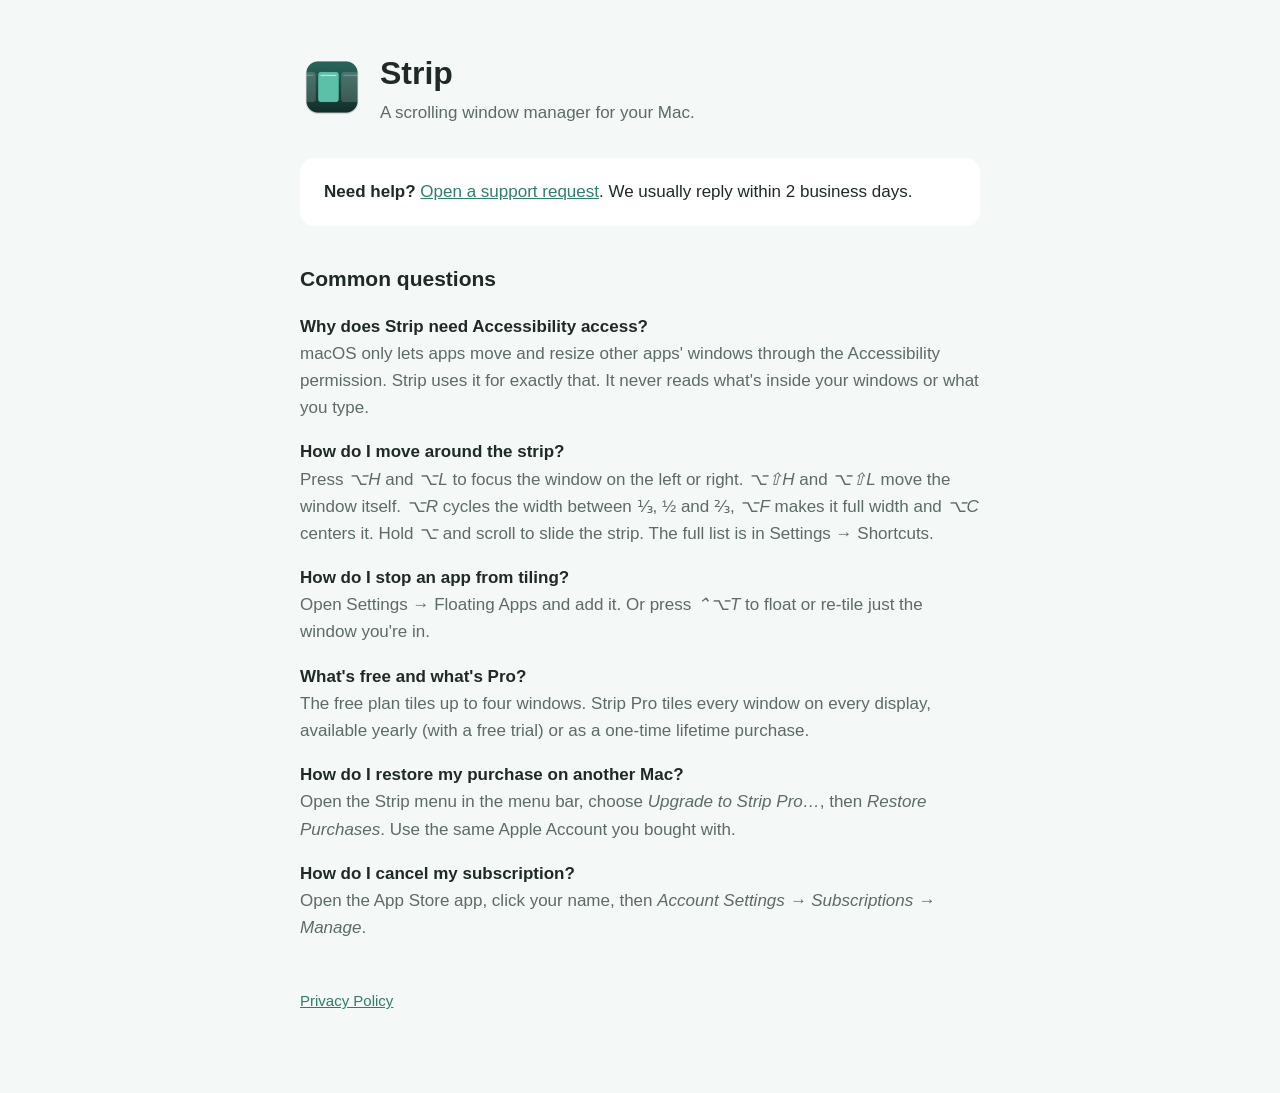
==== index.html @ 7bb4cdee "Strip support and privacy pages" ====
<!doctype html><html lang="en"><head><meta charset="utf-8"><meta name="viewport" content="width=device-width,initial-scale=1">
<title>Strip Support</title><link rel="stylesheet" href="style.css"></head><body><main>
<header><img src="icon.png" alt=""><div><h1>Strip</h1><p style="margin:0">A scrolling window manager for your Mac.</p></div></header>
<div class="card"><strong>Need help?</strong> <a href="https://github.com/mdalishanali/strip-app/issues/new">Open a support request</a>. We usually reply within 2 business days.</div>
<h2>Common questions</h2>
<p><strong>Why does Strip need Accessibility access?</strong><br>macOS only lets apps move and resize other apps' windows through the Accessibility permission. Strip uses it for exactly that. It never reads what's inside your windows or what you type.</p>
<p><strong>How do I move around the strip?</strong><br>Press <em>⌥H</em> and <em>⌥L</em> to focus the window on the left or right. <em>⌥⇧H</em> and <em>⌥⇧L</em> move the window itself. <em>⌥R</em> cycles the width between ⅓, ½ and ⅔, <em>⌥F</em> makes it full width and <em>⌥C</em> centers it. Hold <em>⌥</em> and scroll to slide the strip. The full list is in Settings → Shortcuts.</p>
<p><strong>How do I stop an app from tiling?</strong><br>Open Settings → Floating Apps and add it. Or press <em>⌃⌥T</em> to float or re-tile just the window you're in.</p>
<p><strong>What's free and what's Pro?</strong><br>The free plan tiles up to four windows. Strip Pro tiles every window on every display, available yearly (with a free trial) or as a one-time lifetime purchase.</p>
<p><strong>How do I restore my purchase on another Mac?</strong><br>Open the Strip menu in the menu bar, choose <em>Upgrade to Strip Pro…</em>, then <em>Restore Purchases</em>. Use the same Apple Account you bought with.</p>
<p><strong>How do I cancel my subscription?</strong><br>Open the App Store app, click your name, then <em>Account Settings → Subscriptions → Manage</em>.</p>
<nav><a href="privacy.html">Privacy Policy</a></nav>
</main></body></html>
---- style.css ----
:root{--bg:#f4f8f7;--ink:#1f2a28;--muted:#5d6b68;--accent:#2f7d6d;--card:#fff}
@media (prefers-color-scheme:dark){:root{--bg:#141a19;--ink:#e8f0ee;--muted:#9fb0ac;--accent:#5bc0a8;--card:#1d2523}}
*{box-sizing:border-box}body{margin:0;background:var(--bg);color:var(--ink);font:17px/1.6 -apple-system,BlinkMacSystemFont,"Helvetica Neue",sans-serif}
main{max-width:720px;margin:0 auto;padding:48px 20px 80px}header{display:flex;align-items:center;gap:16px;margin-bottom:32px}
header img{width:64px;height:64px}h1{margin:0;font-size:32px}h2{margin-top:36px;font-size:21px}p,li{color:var(--muted)}strong{color:var(--ink)}
a{color:var(--accent)}.card{background:var(--card);border-radius:14px;padding:20px 24px;margin:20px 0}nav{margin-top:48px;font-size:15px}
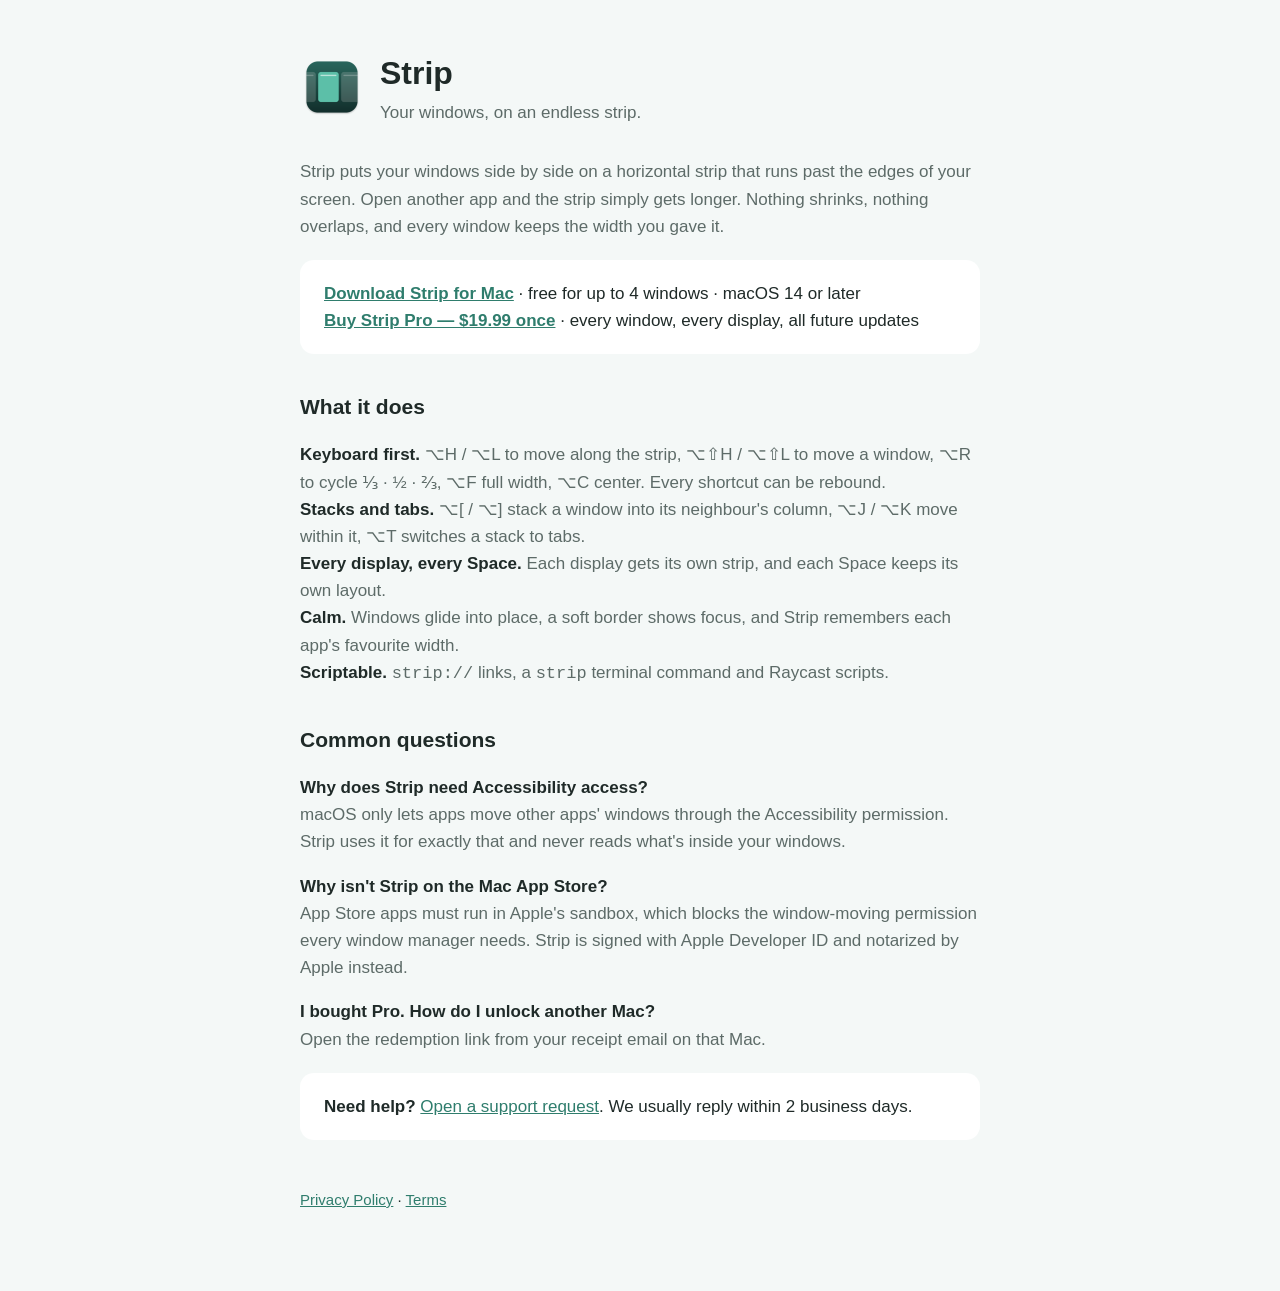
==== commit ee5edbd5: "Download + buy page, terms of sale, Mac App Store FAQ" ====
--- a/index.html
+++ b/index.html
@@ -1,13 +1,20 @@
 <!doctype html><html lang="en"><head><meta charset="utf-8"><meta name="viewport" content="width=device-width,initial-scale=1">
-<title>Strip Support</title><link rel="stylesheet" href="style.css"></head><body><main>
-<header><img src="icon.png" alt=""><div><h1>Strip</h1><p style="margin:0">A scrolling window manager for your Mac.</p></div></header>
+<title>Strip — Scrolling window manager for Mac</title><meta name="description" content="Your windows on an endless strip. A scrolling, tiling window manager for macOS.">
+<link rel="stylesheet" href="style.css"></head><body><main>
+<header><img src="icon.png" alt=""><div><h1>Strip</h1><p style="margin:0">Your windows, on an endless strip.</p></div></header>
+<p>Strip puts your windows side by side on a horizontal strip that runs past the edges of your screen. Open another app and the strip simply gets longer. Nothing shrinks, nothing overlaps, and every window keeps the width you gave it.</p>
+<div class="card"><strong><a href="https://github.com/mdalishanali/strip-app/releases/latest/download/Strip.dmg">Download Strip for Mac</a></strong> · free for up to 4 windows · macOS 14 or later<br>
+<strong><a href="https://pay.rev.cat/dktqooegvsjioeul/">Buy Strip Pro — $19.99 once</a></strong> · every window, every display, all future updates</div>
+<h2>What it does</h2>
+<p><strong>Keyboard first.</strong> ⌥H / ⌥L to move along the strip, ⌥⇧H / ⌥⇧L to move a window, ⌥R to cycle ⅓ · ½ · ⅔, ⌥F full width, ⌥C center. Every shortcut can be rebound.<br>
+<strong>Stacks and tabs.</strong> ⌥[ / ⌥] stack a window into its neighbour's column, ⌥J / ⌥K move within it, ⌥T switches a stack to tabs.<br>
+<strong>Every display, every Space.</strong> Each display gets its own strip, and each Space keeps its own layout.<br>
+<strong>Calm.</strong> Windows glide into place, a soft border shows focus, and Strip remembers each app's favourite width.<br>
+<strong>Scriptable.</strong> <code>strip://</code> links, a <code>strip</code> terminal command and Raycast scripts.</p>
+<h2>Common questions</h2>
+<p><strong>Why does Strip need Accessibility access?</strong><br>macOS only lets apps move other apps' windows through the Accessibility permission. Strip uses it for exactly that and never reads what's inside your windows.</p>
+<p><strong>Why isn't Strip on the Mac App Store?</strong><br>App Store apps must run in Apple's sandbox, which blocks the window-moving permission every window manager needs. Strip is signed with Apple Developer ID and notarized by Apple instead.</p>
+<p><strong>I bought Pro. How do I unlock another Mac?</strong><br>Open the redemption link from your receipt email on that Mac.</p>
 <div class="card"><strong>Need help?</strong> <a href="https://github.com/mdalishanali/strip-app/issues/new">Open a support request</a>. We usually reply within 2 business days.</div>
-<h2>Common questions</h2>
-<p><strong>Why does Strip need Accessibility access?</strong><br>macOS only lets apps move and resize other apps' windows through the Accessibility permission. Strip uses it for exactly that. It never reads what's inside your windows or what you type.</p>
-<p><strong>How do I move around the strip?</strong><br>Press <em>⌥H</em> and <em>⌥L</em> to focus the window on the left or right. <em>⌥⇧H</em> and <em>⌥⇧L</em> move the window itself. <em>⌥R</em> cycles the width between ⅓, ½ and ⅔, <em>⌥F</em> makes it full width and <em>⌥C</em> centers it. Hold <em>⌥</em> and scroll to slide the strip. The full list is in Settings → Shortcuts.</p>
-<p><strong>How do I stop an app from tiling?</strong><br>Open Settings → Floating Apps and add it. Or press <em>⌃⌥T</em> to float or re-tile just the window you're in.</p>
-<p><strong>What's free and what's Pro?</strong><br>The free plan tiles up to four windows. Strip Pro tiles every window on every display, available yearly (with a free trial) or as a one-time lifetime purchase.</p>
-<p><strong>How do I restore my purchase on another Mac?</strong><br>Open the Strip menu in the menu bar, choose <em>Upgrade to Strip Pro…</em>, then <em>Restore Purchases</em>. Use the same Apple Account you bought with.</p>
-<p><strong>How do I cancel my subscription?</strong><br>Open the App Store app, click your name, then <em>Account Settings → Subscriptions → Manage</em>.</p>
-<nav><a href="privacy.html">Privacy Policy</a></nav>
+<nav><a href="privacy.html">Privacy Policy</a> · <a href="terms.html">Terms</a></nav>
 </main></body></html>
